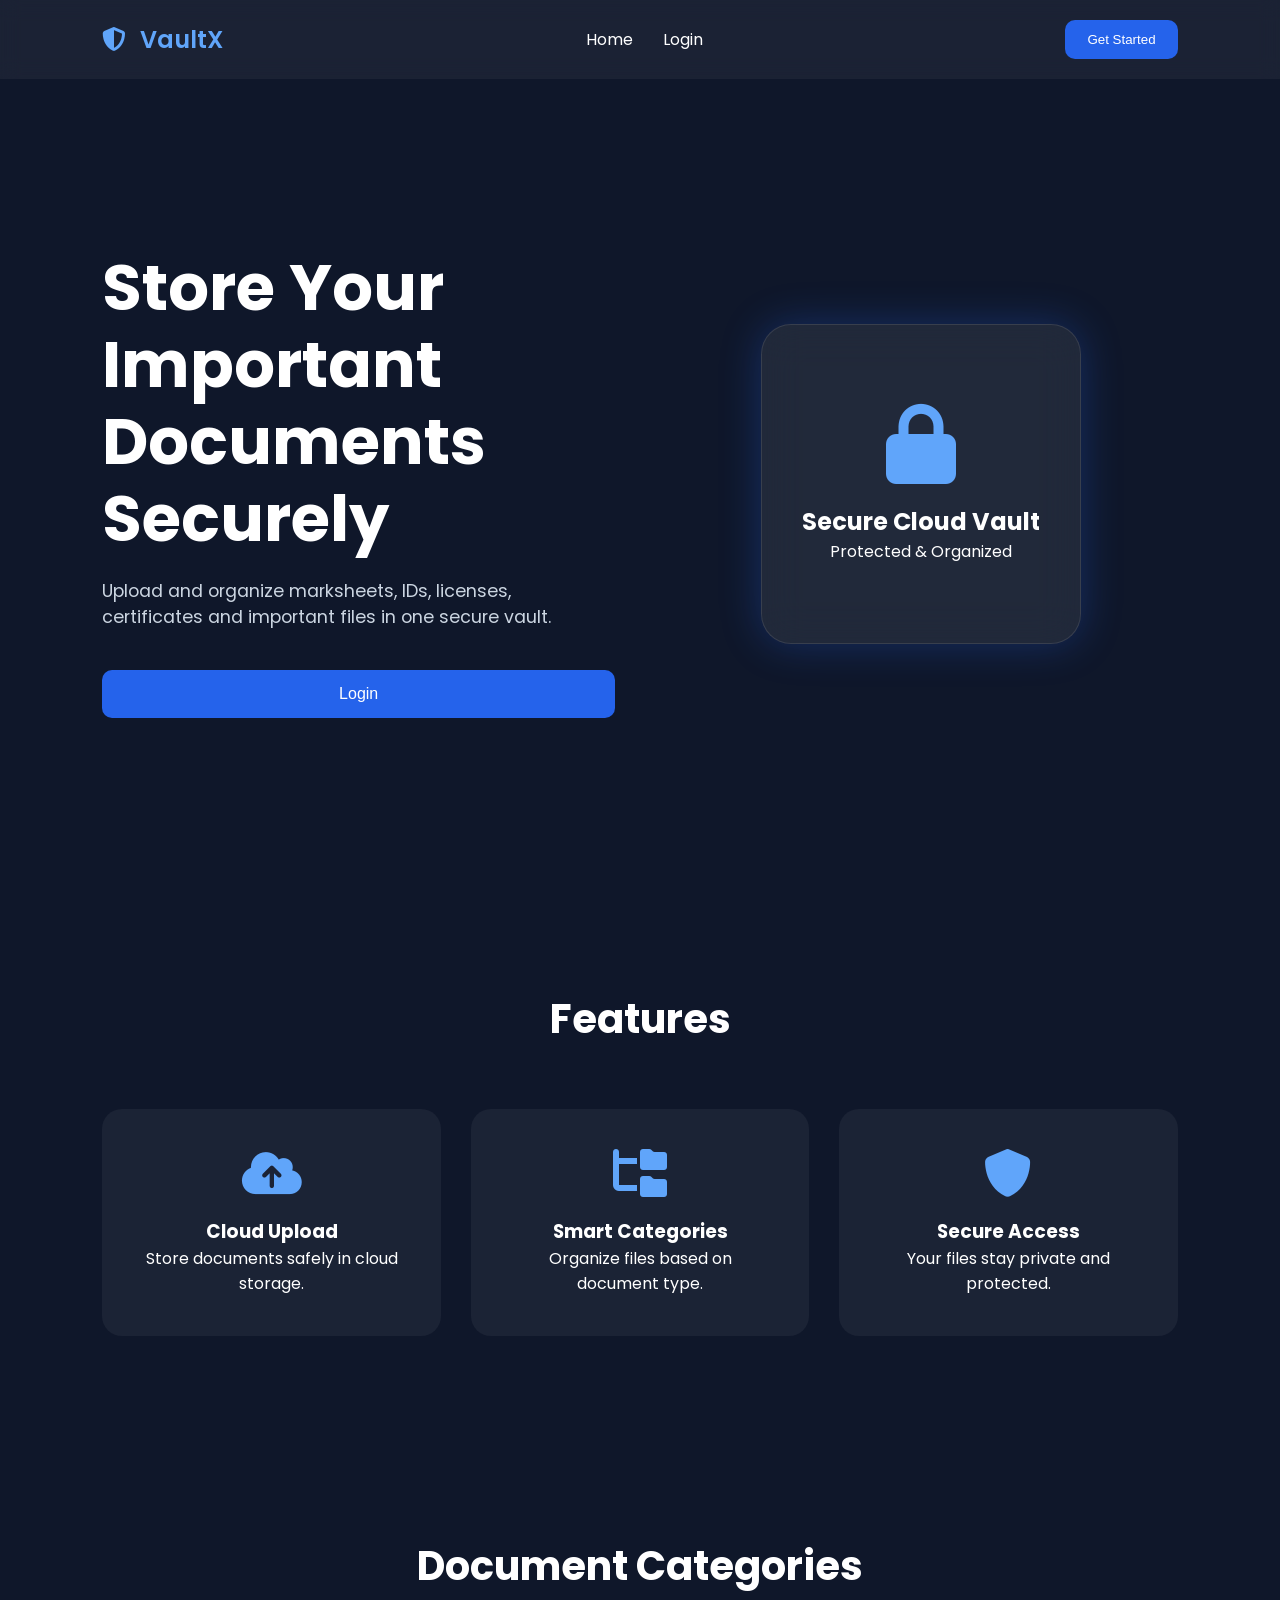
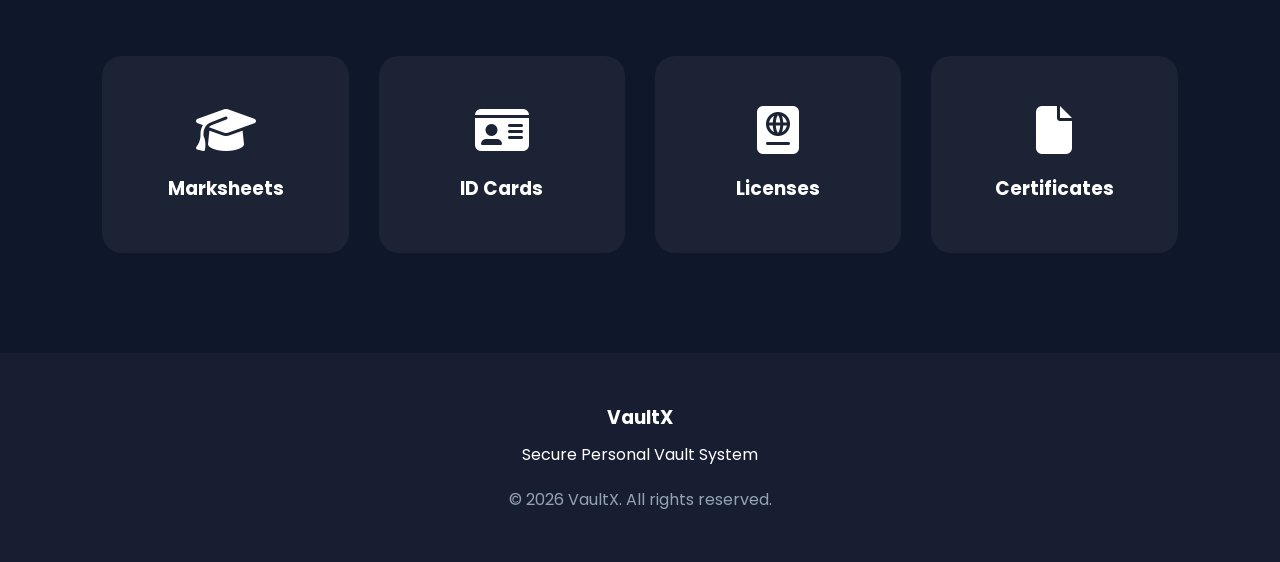
==== index.html @ a34c02b3 "Vaultx deployed project" ====
<!DOCTYPE html>
<html lang="en">
<head>
    <meta charset="UTF-8" />
    <meta name="viewport" content="width=device-width, initial-scale=1.0"/>
    <title>VaultX - Personal Vault</title>

    <link rel="stylesheet" href="style.css">

    <!-- Google Font -->
    <link href="https://fonts.googleapis.com/css2?family=Poppins:wght@300;400;500;600;700&display=swap" rel="stylesheet">

    <!-- Icons -->
    <link rel="stylesheet"
    href="https://cdnjs.cloudflare.com/ajax/libs/font-awesome/6.5.1/css/all.min.css">
</head>

<body>

    <!-- Navbar -->
    <nav class="navbar">
        <div class="logo">
            <i class="fa-solid fa-shield-halved"></i>
            VaultX
        </div>

        <ul class="nav-links">
            <li><a href="index.html">Home</a></li>
            <li><a href="login.html">Login</a></li>
            
        </ul>

        <button class="btn-primary"
        onclick="window.location.href='login.html'">
        Get Started
        </button>
    </nav>


    <!-- Hero Section -->
    <section class="hero">

        <div class="hero-content">
            <h1>
                Store Your Important Documents Securely
            </h1>

            <p>
                Upload and organize marksheets, IDs, licenses,
                certificates and important files in one secure vault.
            </p>

            <div class="hero-buttons">
                
                <button class="btn-primary login-btn"
                onclick="window.location.href='login.html'">
                     Login
                    </button>

                
            </div>
        </div>

        <div class="hero-image">
            <div class="vault-card">
                <i class="fa-solid fa-lock"></i>
                <h3>Secure Cloud Vault</h3>
                <p>Protected & Organized</p>
            </div>
        </div>

    </section>


    <!-- Features -->
    <section class="features">

        <h2>Features</h2>

        <div class="feature-grid">

            <div class="feature-card">
                <i class="fa-solid fa-cloud-arrow-up"></i>
                <h3>Cloud Upload</h3>
                <p>Store documents safely in cloud storage.</p>
            </div>

            <div class="feature-card">
                <i class="fa-solid fa-folder-tree"></i>
                <h3>Smart Categories</h3>
                <p>Organize files based on document type.</p>
            </div>

            <div class="feature-card">
                <i class="fa-solid fa-shield"></i>
                <h3>Secure Access</h3>
                <p>Your files stay private and protected.</p>
            </div>

        </div>

    </section>


    <!-- Categories -->
    <section class="categories">

        <h2>Document Categories</h2>

        <div class="category-grid">

            <div class="category-card">
                <i class="fa-solid fa-graduation-cap"></i>
                <h3>Marksheets</h3>
            </div>

            <div class="category-card">
                <i class="fa-solid fa-id-card"></i>
                <h3>ID Cards</h3>
            </div>

            <div class="category-card">
                <i class="fa-solid fa-passport"></i>
                <h3>Licenses</h3>
            </div>

            <div class="category-card">
                <i class="fa-solid fa-file"></i>
                <h3>Certificates</h3>
            </div>

        </div>

    </section>


    <!-- Footer -->
    <footer class="footer">

        <h3>VaultX</h3>

        <p>
            Secure Personal Vault System
        </p>

        <p class="copyright">
            © 2026 VaultX. All rights reserved.
        </p>

    </footer>

<script src="script.js"></script>
</body>
</html>
---- style.css ----
*{
    margin: 0;
    padding: 0;
    box-sizing: border-box;
}

body{
    font-family: 'Poppins', sans-serif;
    background: #0f172a;
    color: white;
}

/* Navbar */

.navbar{
    width: 100%;
    padding: 20px 8%;
    display: flex;
    justify-content: space-between;
    align-items: center;
    background: rgba(255,255,255,0.05);
    backdrop-filter: blur(10px);
    position: sticky;
    top: 0;
}

.logo{
    font-size: 1.5rem;
    font-weight: 600;
    color: #60a5fa;
}

.logo i{
    margin-right: 8px;
}

.nav-links{
    display: flex;
    list-style: none;
    gap: 30px;
}

.nav-links a{
    color: white;
    text-decoration: none;
    transition: 0.3s;
}

.nav-links a:hover{
    color: #60a5fa;
}

.btn-primary{
    background: #2563eb;
    color: white;
    border: none;
    padding: 12px 22px;
    border-radius: 10px;
    cursor: pointer;
    font-weight: 500;
    transition: 0.3s;
}

.btn-primary:hover{
    background: #1d4ed8;
    transform: translateY(-2px);
}

.btn-secondary{
    background: transparent;
    border: 1px solid #60a5fa;
    color: white;
    padding: 12px 22px;
    border-radius: 10px;
    cursor: pointer;
}

/* Hero */

.hero{
    min-height: 90vh;
    display: flex;
    align-items: center;
    justify-content: space-between;
    padding: 0 8%;
    gap: 50px;
}

.hero-content{
    flex: 1;
}

.hero-content h1{
    font-size: 4rem;
    line-height: 1.2;
    margin-bottom: 20px;
}

.hero-content p{
    font-size: 1.1rem;
    color: #cbd5e1;
    margin-bottom: 30px;
    max-width: 600px;
}

.hero-buttons{
    display: flex;
    gap: 20px;
}

.hero-image{
    flex: 1;
    display: flex;
    justify-content: center;
}

.vault-card{
    width: 320px;
    height: 320px;
    background: rgba(255,255,255,0.08);
    border: 1px solid rgba(255,255,255,0.1);
    backdrop-filter: blur(20px);
    border-radius: 30px;
    display: flex;
    flex-direction: column;
    justify-content: center;
    align-items: center;
    box-shadow: 0 0 40px rgba(37,99,235,0.3);
}

.vault-card i{
    font-size: 5rem;
    color: #60a5fa;
    margin-bottom: 20px;
}

.vault-card h3{
    font-size: 1.5rem;
}

/* Features */

.features{
    padding: 100px 8%;
}

.features h2{
    text-align: center;
    margin-bottom: 60px;
    font-size: 2.5rem;
}

.feature-grid{
    display: grid;
    grid-template-columns: repeat(auto-fit,minmax(250px,1fr));
    gap: 30px;
}

.feature-card{
    background: rgba(255,255,255,0.05);
    padding: 40px;
    border-radius: 20px;
    text-align: center;
    transition: 0.3s;
}

.feature-card:hover{
    transform: translateY(-10px);
}

.feature-card i{
    font-size: 3rem;
    color: #60a5fa;
    margin-bottom: 20px;
}

/* Categories */

.categories{
    padding: 100px 8%;
}

.categories h2{
    text-align: center;
    margin-bottom: 60px;
    font-size: 2.5rem;
}

.category-grid{
    display: grid;
    grid-template-columns: repeat(auto-fit,minmax(220px,1fr));
    gap: 30px;
}

.category-card{
    background: rgba(255,255,255,0.05);
    padding: 50px 20px;
    border-radius: 20px;
    text-align: center;
    transition: 0.3s;
}

.category-card:hover{
    background: #2563eb;
    transform: scale(1.05);
}

.category-card i{
    font-size: 3rem;
    margin-bottom: 20px;
}

/* Footer */

.footer{
    padding: 50px 8%;
    text-align: center;
    background: rgba(255,255,255,0.03);
}

.footer h3{
    margin-bottom: 10px;
}

.copyright{
    margin-top: 20px;
    color: #94a3b8;
}

/* Responsive */

@media(max-width: 900px){

    .hero{
        flex-direction: column;
        text-align: center;
        padding-top: 50px;
    }

    .hero-content h1{
        font-size: 3rem;
    }

    .hero-buttons{
        justify-content: center;
    }

    .nav-links{
        display: none;
    }
}
/* LOGIN PAGE */

.login-body{
    min-height: 100vh;
    background: linear-gradient(
        135deg,
        #0f172a,
        #1e293b
    );
}

.login-container{
    width: 100%;
    min-height: 100vh;
    display: flex;
}

.login-left{
    flex: 1;
    padding: 80px;
    display: flex;
    flex-direction: column;
    justify-content: center;
}

.login-brand{
    display: flex;
    align-items: center;
    gap: 15px;
    margin-bottom: 30px;
}

.login-brand i{
    font-size: 2.5rem;
    color: #60a5fa;
}

.login-left h1{
    font-size: 2.5rem;
}

.login-left h2{
    font-size: 3rem;
    margin-bottom: 20px;
    line-height: 1.2;
}

.login-left p{
    color: #cbd5e1;
    font-size: 1.1rem;
    max-width: 500px;
}

.login-right{
    flex: 1;
    display: flex;
    justify-content: center;
    align-items: center;
    padding: 40px;
}

.login-card{
    width: 100%;
    max-width: 420px;
    padding: 50px;
    background: rgba(255,255,255,0.08);
    border: 1px solid rgba(255,255,255,0.1);
    backdrop-filter: blur(20px);
    border-radius: 30px;
    box-shadow: 0 0 30px rgba(37,99,235,0.2);
}

.login-card h2{
    text-align: center;
    margin-bottom: 40px;
    font-size: 2rem;
}

.input-box{
    width: 100%;
    background: rgba(255,255,255,0.05);
    border-radius: 12px;
    margin-bottom: 25px;
    display: flex;
    align-items: center;
    padding: 15px;
}

.input-box i{
    color: #60a5fa;
    margin-right: 10px;
}

.input-box input{
    width: 100%;
    background: transparent;
    border: none;
    outline: none;
    color: white;
    font-size: 1rem;
}

.input-box input::placeholder{
    color: #94a3b8;
}

.login-btn{
    width: 100%;
    margin-top: 10px;
    padding: 15px;
    font-size: 1rem;
}

.register-text{
    text-align: center;
    margin-top: 25px;
    color: #cbd5e1;
}

.register-text a{
    color: #60a5fa;
    text-decoration: none;
}

/* Responsive */

@media(max-width: 900px){

    .login-container{
        flex-direction: column;
    }

    .login-left{
        text-align: center;
        padding: 50px 30px;
        align-items: center;
    }

    .login-left h2{
        font-size: 2.3rem;
    }

    .login-card{
        padding: 35px;
    }
}
/* DASHBOARD */

.dashboard{
    display: flex;
    min-height: 100vh;
    background: #0f172a;
}

/* Sidebar */

.sidebar{
    width: 280px;
    background: #111827;
    padding: 30px 20px;
    border-right: 1px solid rgba(255,255,255,0.05);
}

.sidebar-logo{
    display: flex;
    align-items: center;
    gap: 12px;
    margin-bottom: 50px;
}

.sidebar-logo i{
    font-size: 2rem;
    color: #60a5fa;
}

.sidebar-menu{
    list-style: none;
}

.sidebar-menu li{
    padding: 16px 18px;
    margin-bottom: 10px;
    border-radius: 12px;
    cursor: pointer;
    transition: 0.3s;
    display: flex;
    align-items: center;
    gap: 12px;
    color: #cbd5e1;
}

.sidebar-menu li:hover,
.sidebar-menu .active{
    background: #2563eb;
    color: white;
}

/* Main */

.main-content{
    flex: 1;
    padding: 30px;
}

/* Topbar */

.topbar{
    display: flex;
    justify-content: space-between;
    align-items: center;
    margin-bottom: 40px;
}

.profile{
    background: rgba(255,255,255,0.05);
    padding: 12px 18px;
    border-radius: 12px;
    display: flex;
    align-items: center;
    gap: 10px;
}

/* Stats */

.stats-grid{
    display: grid;
    grid-template-columns: repeat(auto-fit,minmax(220px,1fr));
    gap: 25px;
    margin-bottom: 50px;
}

.stats-card{
    background: rgba(255,255,255,0.05);
    padding: 30px;
    border-radius: 20px;
    transition: 0.3s;
}

.stats-card:hover{
    transform: translateY(-5px);
}

.stats-card i{
    font-size: 2.5rem;
    color: #60a5fa;
    margin-bottom: 15px;
}

.stats-card h2{
    margin-bottom: 10px;
}

/* Sections */

.dashboard-section{
    margin-bottom: 50px;
}

.section-title{
    margin-bottom: 25px;
}

/* File Cards */

.recent-files{
    display: flex;
    flex-direction: column;
    gap: 20px;
}

.file-card{
    background: rgba(255,255,255,0.05);
    padding: 20px;
    border-radius: 18px;
    display: flex;
    justify-content: space-between;
    align-items: center;
}

.file-info{
    display: flex;
    align-items: center;
    gap: 15px;
}

.file-info i{
    font-size: 2rem;
    color: #60a5fa;
}

.file-info p{
    color: #94a3b8;
    margin-top: 5px;
}

/* Responsive */

@media(max-width: 900px){

    .dashboard{
        flex-direction: column;
    }

    .sidebar{
        width: 100%;
    }

    .topbar{
        flex-direction: column;
        align-items: flex-start;
        gap: 20px;
    }

    .file-card{
        flex-direction: column;
        align-items: flex-start;
        gap: 20px;
    }
}
/* UPLOAD PAGE */

.upload-container{
    width: 100%;
    max-width: 900px;
    margin: auto;
}

.upload-box{
    background: rgba(255,255,255,0.05);
    border: 2px dashed #60a5fa;
    border-radius: 25px;
    padding: 80px 40px;
    text-align: center;
    margin-bottom: 40px;
    transition: 0.3s;
}

.upload-box:hover{
    background: rgba(255,255,255,0.08);
}

.upload-box i{
    font-size: 5rem;
    color: #60a5fa;
    margin-bottom: 20px;
}

.upload-box h2{
    margin-bottom: 10px;
}

.upload-box p{
    color: #94a3b8;
    margin-bottom: 30px;
}

.upload-box input{
    color: white;
}

/* Form */

.upload-form{
    background: rgba(255,255,255,0.05);
    padding: 40px;
    border-radius: 25px;
}

.form-group{
    margin-bottom: 25px;
}

.form-group label{
    display: block;
    margin-bottom: 10px;
    font-weight: 500;
}

.form-group select{
    width: 100%;
    padding: 15px;
    border-radius: 12px;
    background: #1e293b;
    border: none;
    color: white;
    font-size: 1rem;
}

.upload-btn{
    width: 100%;
    padding: 16px;
    margin-top: 10px;
}

/* Responsive */

@media(max-width: 768px){

    .upload-box{
        padding: 50px 20px;
    }

    .upload-form{
        padding: 25px;
    }

}
.delete-btn{
    background: #dc2626;
}

.delete-btn:hover{
    background: #b91c1c;
}
/* FILTER BUTTONS */

.filter-buttons{
    display: flex;
    gap: 12px;
    flex-wrap: wrap;
    margin-top: 20px;
}

.filter-btn{
    background: rgba(255,255,255,0.05);
    border: none;
    padding: 10px 18px;
    border-radius: 10px;
    color: white;
    cursor: pointer;
    transition: 0.3s;
}

.filter-btn:hover{
    background: #2563eb;
}

.active-filter{
    background: #2563eb;
}
.delete-btn{
    background: #dc2626;
}

.delete-btn:hover{
    background: #b91c1c;
}
.file-actions{
    display: flex;
    gap: 10px;
}

.delete-btn{
    background: #dc2626;
}

.delete-btn:hover{
    background: #b91c1c;
}
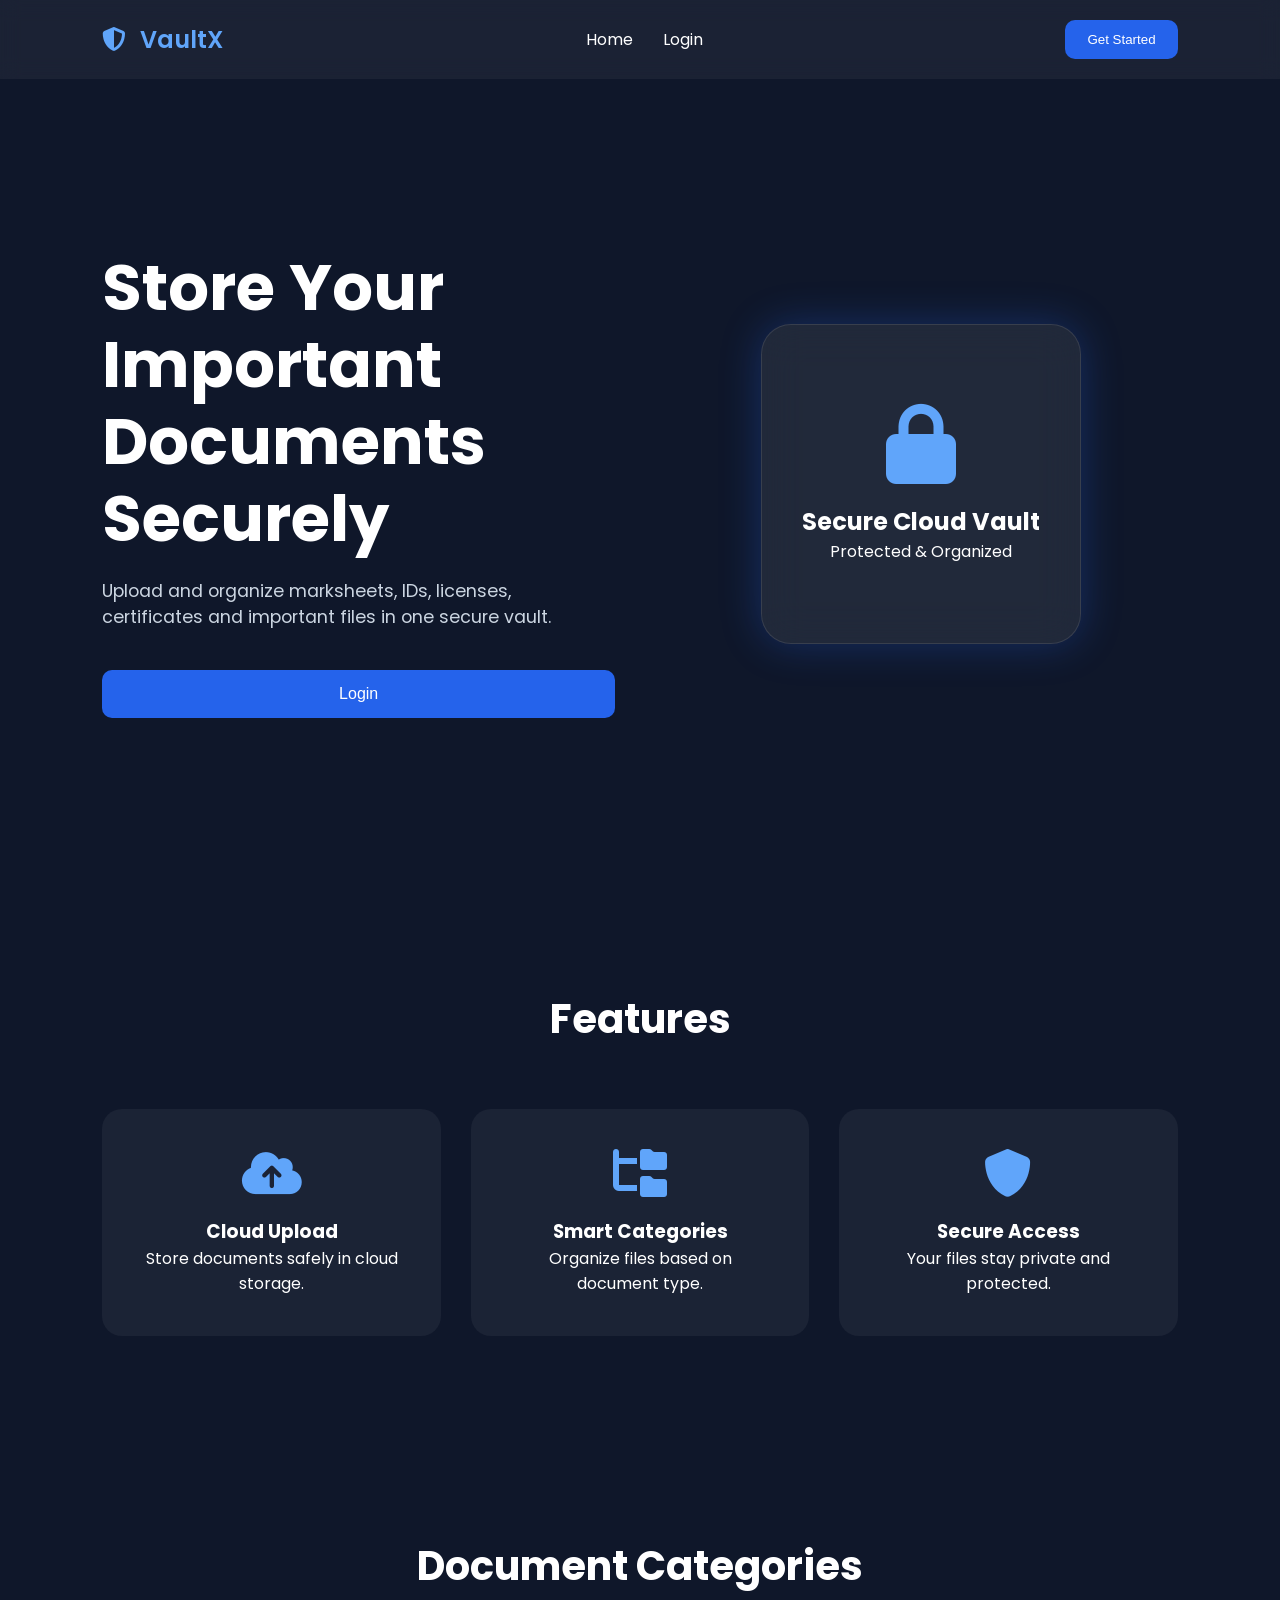
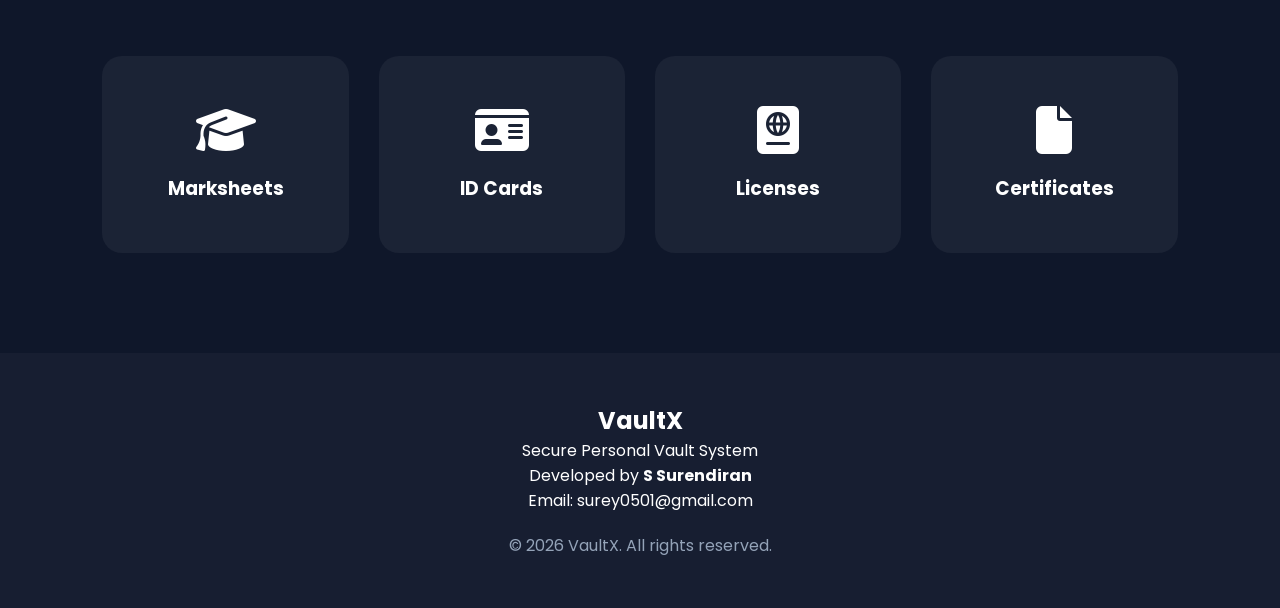
==== commit f6539c0f: "Update index.html" ====
--- a/index.html
+++ b/index.html
@@ -134,21 +134,40 @@
     </section>
 
 
-    <!-- Footer -->
-    <footer class="footer">
 
-        <h3>VaultX</h3>
+<!-- Footer -->
 
-        <p>
-            Secure Personal Vault System
-        </p>
+<footer class="footer">
 
-        <p class="copyright">
-            © 2026 VaultX. All rights reserved.
-        </p>
+    <h2>VaultX</h2>
 
-    </footer>
+    <p>
+        Secure Personal Vault System
+    </p>
+
+    <p class="developer">
+
+        Developed by
+        <strong> S Surendiran</strong>
+
+    </p>
+
+    <p>
+
+        Email:
+        surey0501@gmail.com
+
+    </p>
+
+    <p class="copyright">
+
+        © 2026 VaultX.
+        All rights reserved.
+
+    </p>
+
+</footer>
 
 <script src="script.js"></script>
 </body>
-</html>+</html>
